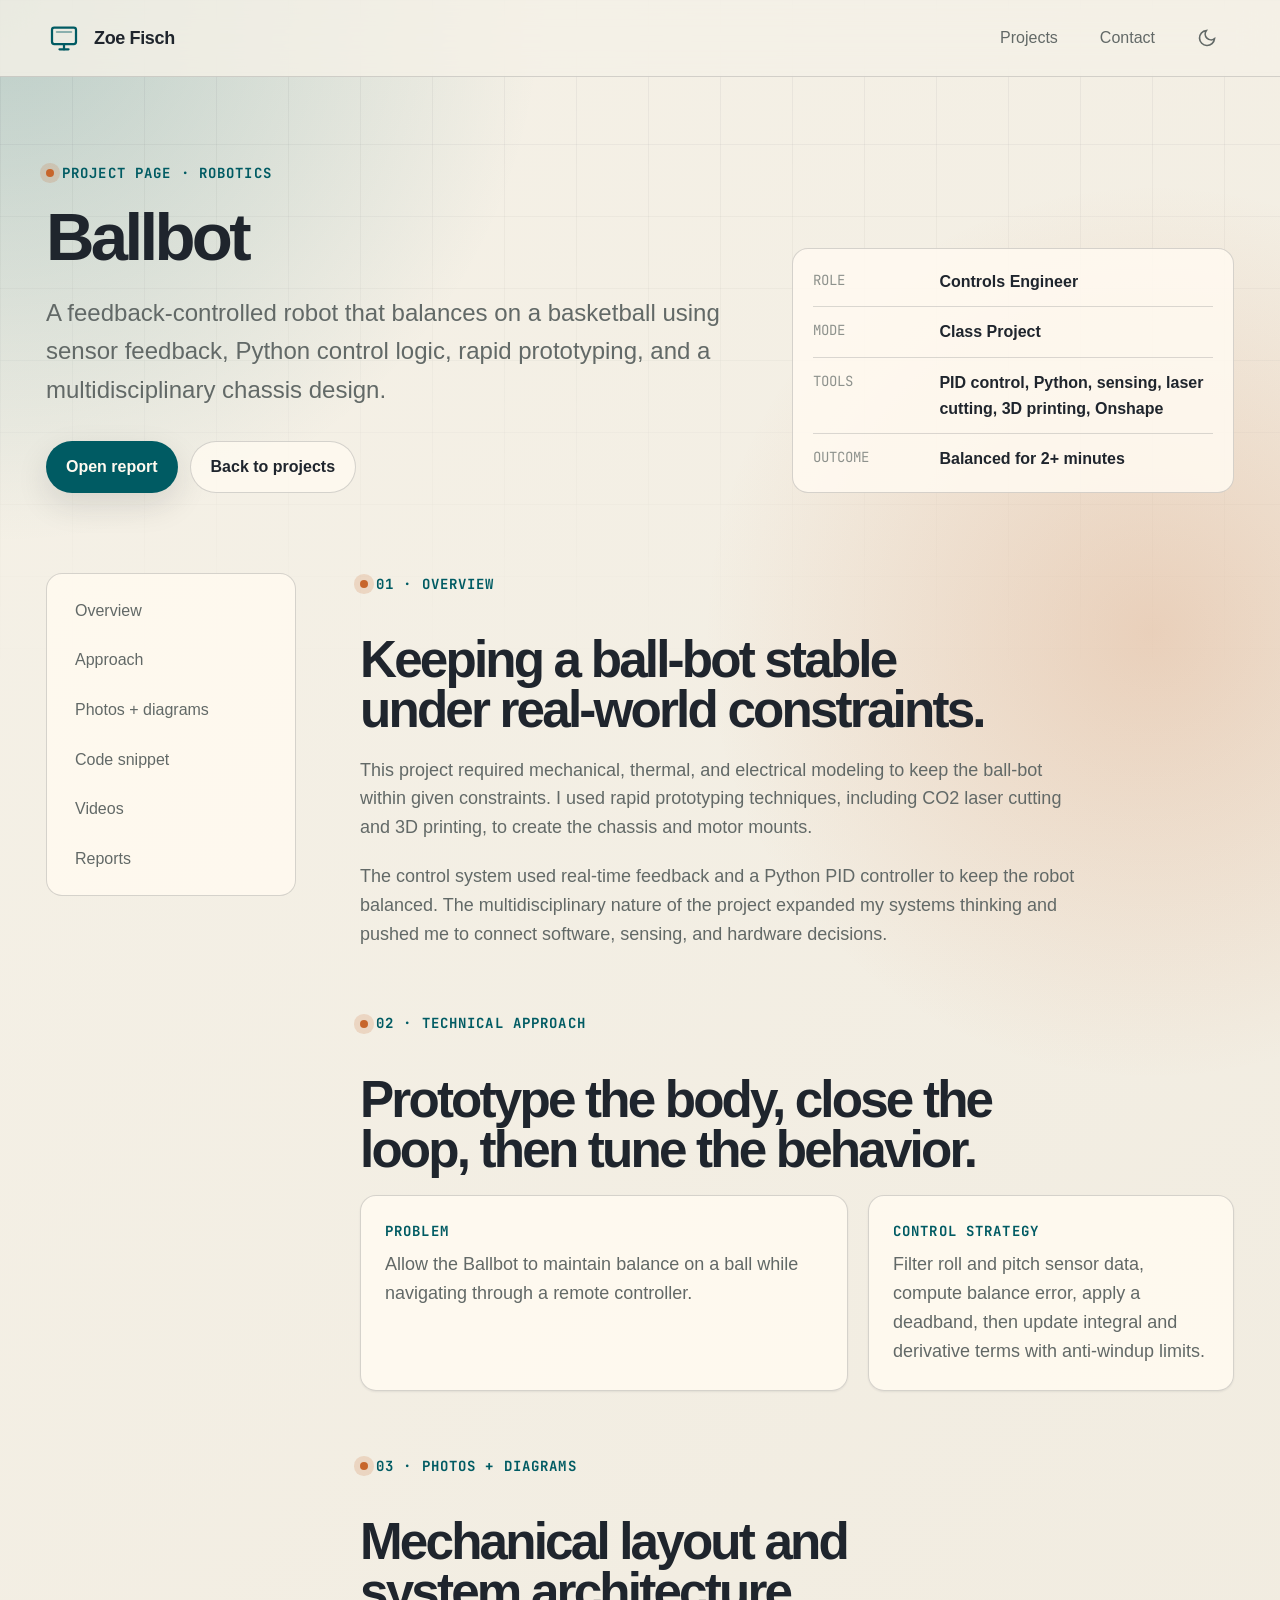
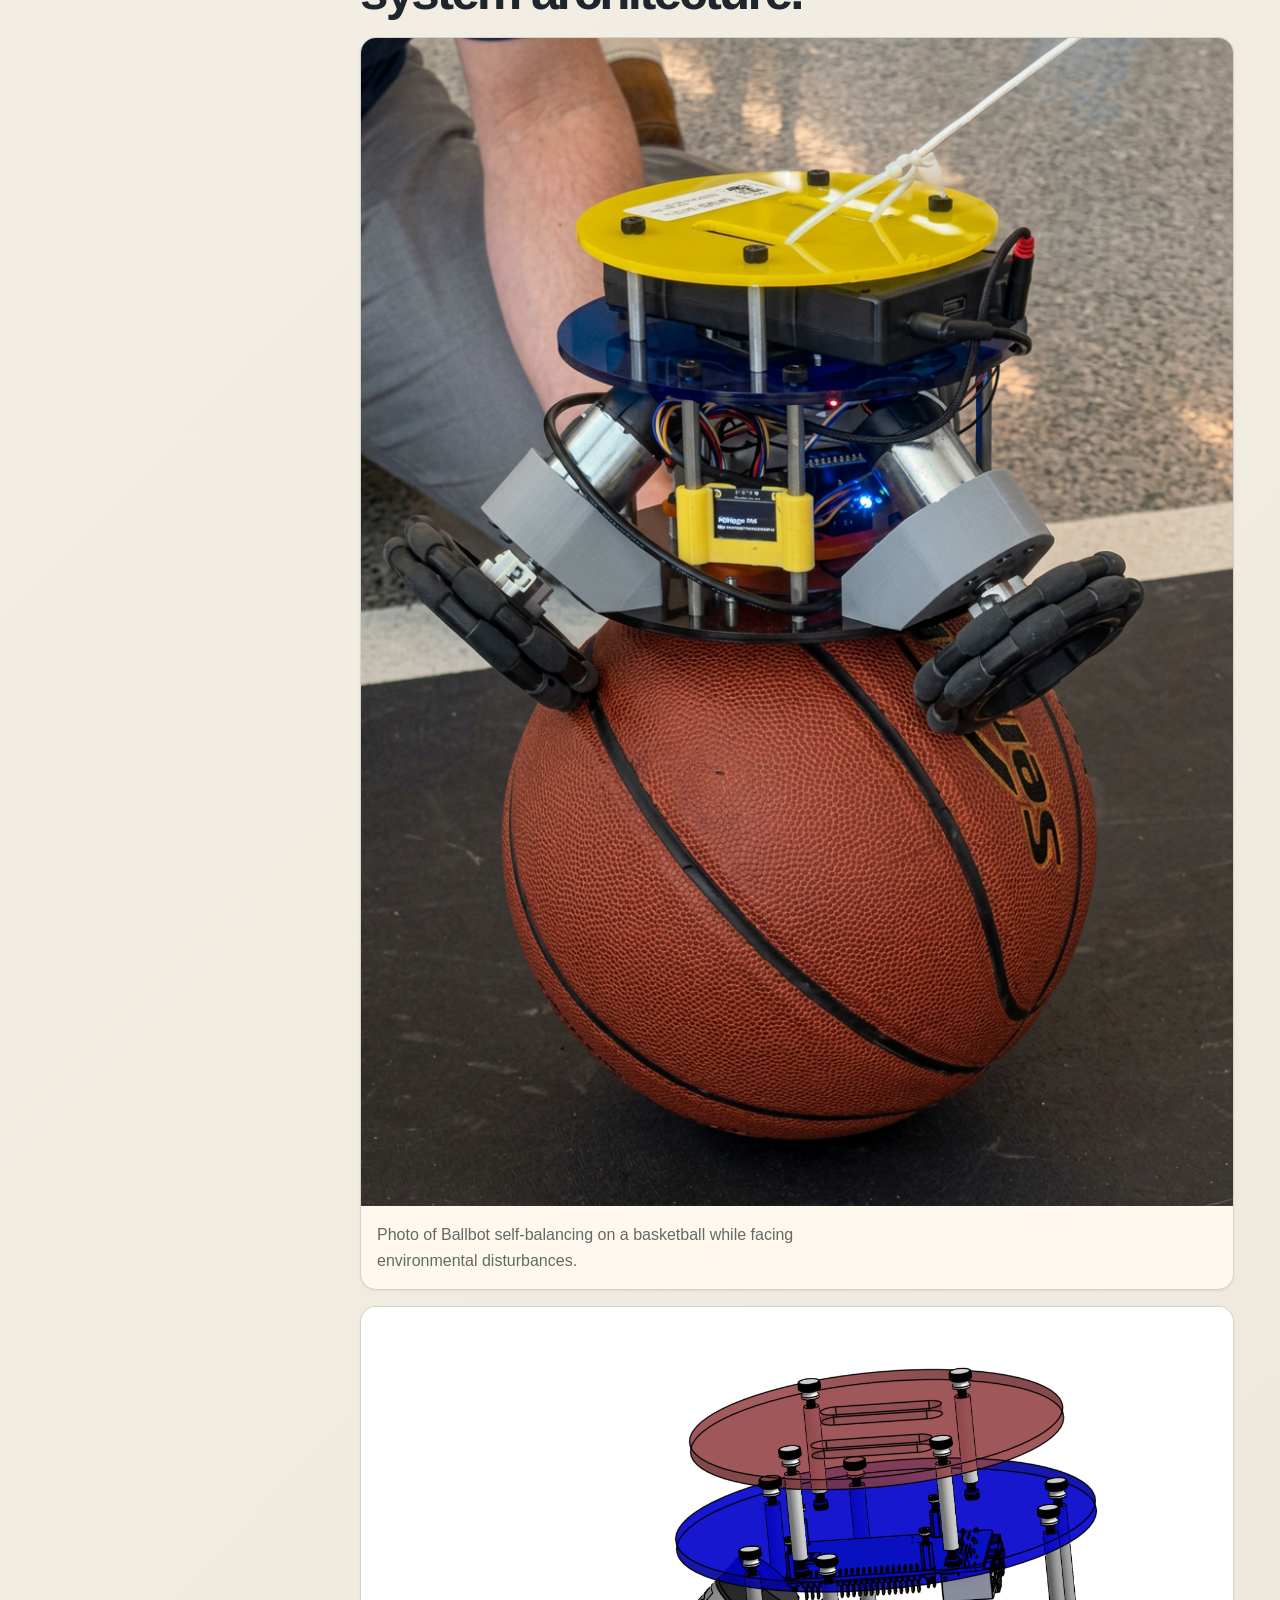
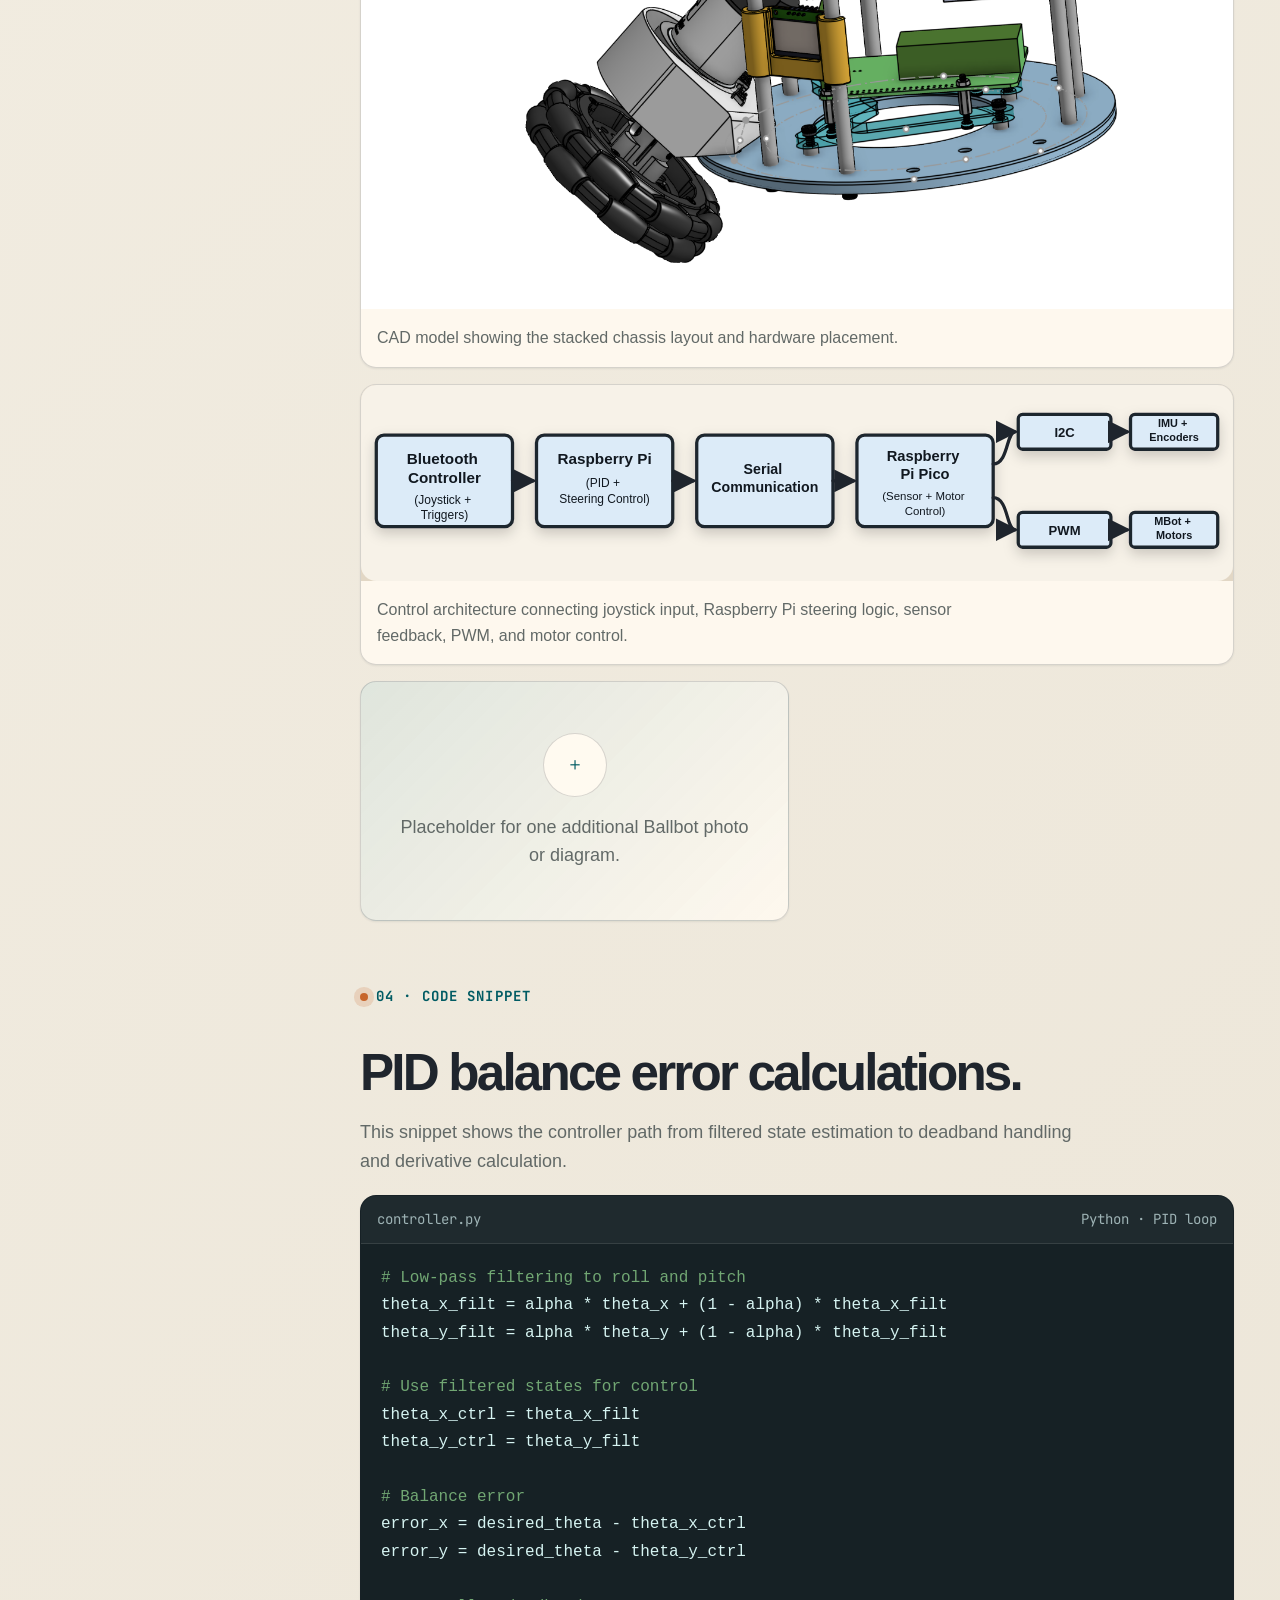
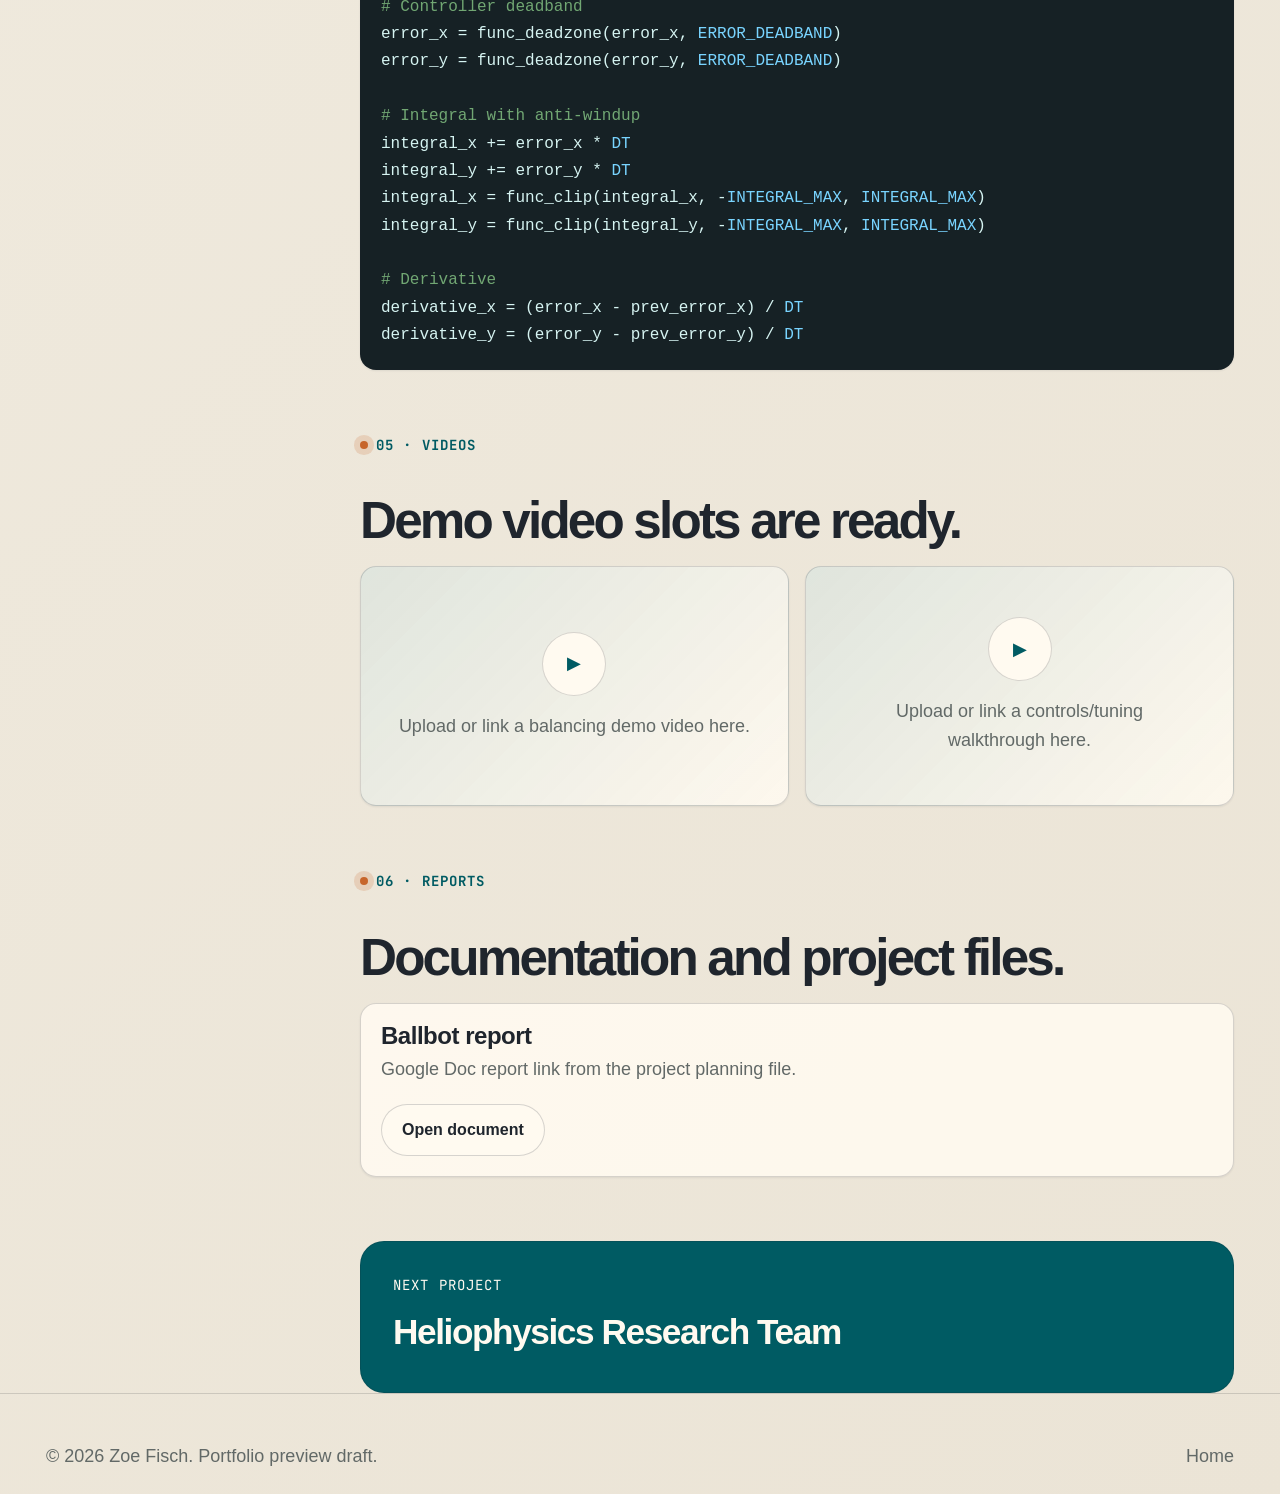
==== projects/ballbot.html @ c61aa577 "Initial portfolio" ====
<!doctype html>
<html lang="en">
  <head>
    <meta charset="utf-8" />
    <meta name="viewport" content="width=device-width, initial-scale=1" />
    <title>Ballbot | Zoe Fisch</title>
    <meta
      name="description"
      content="Ballbot project case study by Zoe Fisch: feedback-controlled robot that balances on a basketball."
    />
    <link rel="preconnect" href="https://api.fontshare.com" />
    <link
      href="https://api.fontshare.com/v2/css?f[]=cabinet-grotesk@400,500,700,800&f[]=satoshi@400,500,700&display=swap"
      rel="stylesheet"
    />
    <link rel="preconnect" href="https://fonts.googleapis.com" />
    <link rel="preconnect" href="https://fonts.gstatic.com" crossorigin />
    <link href="https://fonts.googleapis.com/css2?family=JetBrains+Mono:wght@400;600;700&display=swap" rel="stylesheet" />
    <link rel="stylesheet" href="../style.css" />
    <script src="../script.js" defer></script>
  </head>
  <body>
    <a class="skip-link" href="#main">Skip to content</a>
    <header class="site-header">
      <nav class="nav" aria-label="Primary navigation">
        <a class="brand" href="../index.html" aria-label="Zoe Fisch home">
          <svg class="brand-mark" viewBox="0 0 48 48" fill="none" aria-hidden="true">
            <rect x="8" y="10" width="32" height="22" rx="3" stroke="currentColor" stroke-width="3" />
            <path d="M18 39H30" stroke="currentColor" stroke-width="3" stroke-linecap="round" />
            <path d="M24 32V39" stroke="currentColor" stroke-width="3" stroke-linecap="round" />
            <path d="M14 16H34" stroke="currentColor" stroke-width="2" stroke-linecap="round" opacity="0.55" />
          </svg>
          <span>Zoe Fisch</span>
        </a>
        <div class="nav-links">
          <a href="../index.html#projects">Projects</a>
          <a class="mobile-keep" href="mailto:zoefisch@umich.edu">Contact</a>
          <button class="theme-toggle" type="button" data-theme-toggle aria-label="Toggle color theme"></button>
        </div>
      </nav>
    </header>

    <main id="main">
      <section class="container page-hero">
        <div>
          <span class="eyebrow">Project page · Robotics</span>
          <h1>Ballbot</h1>
          <p>
            A feedback-controlled robot that balances on a basketball using sensor feedback, Python control logic,
            rapid prototyping, and a multidisciplinary chassis design.
          </p>
          <div class="button-row">
            <a
              class="button button-primary"
              href="https://docs.google.com/document/d/1qgX4NlNa8jGUAAXRf7Jbf3NqZIeP_G6Xsi2c7W8MoPc/edit?usp=sharing"
              target="_blank"
              rel="noreferrer"
              >Open report</a
            >
            <a class="button button-secondary" href="../index.html#projects">Back to projects</a>
          </div>
        </div>
        <aside class="project-meta" aria-label="Project metadata">
          <div class="meta-row"><span>Role</span><strong>Controls Engineer</strong></div>
          <div class="meta-row"><span>Mode</span><strong>Class Project</strong></div>
          <div class="meta-row"><span>Tools</span><strong>PID control, Python, sensing, laser cutting, 3D printing, Onshape</strong></div>
          <div class="meta-row"><span>Outcome</span><strong>Balanced for 2+ minutes</strong></div>
        </aside>
      </section>

      <section class="container case-layout">
        <nav class="case-nav" aria-label="Project sections">
          <a href="#overview">Overview</a>
          <a href="#approach">Approach</a>
          <a href="#media">Photos + diagrams</a>
          <a href="#code">Code snippet</a>
          <a href="#videos">Videos</a>
          <a href="#reports">Reports</a>
        </nav>

        <div class="case-content">
          <article class="case-section" id="overview">
            <span class="eyebrow">01 · Overview</span>
            <h2>Keeping a ball-bot stable under real-world constraints.</h2>
            <p>
              This project required mechanical, thermal, and electrical modeling to keep the ball-bot within given
              constraints. I used rapid prototyping techniques, including CO2 laser cutting and 3D printing, to create
              the chassis and motor mounts.
            </p>
            <p>
              The control system used real-time feedback and a Python PID controller to keep the robot balanced. The
              multidisciplinary nature of the project expanded my systems thinking and pushed me to connect software,
              sensing, and hardware decisions.
            </p>
          </article>

          <article class="case-section" id="approach">
            <span class="eyebrow">02 · Technical approach</span>
            <h2>Prototype the body, close the loop, then tune the behavior.</h2>
            <div class="split">
              <div class="callout">
                <strong>Problem</strong>
                <p>
                  Allow the Ballbot to maintain balance on a ball while navigating through a remote controller.
                </p>
              </div>
              <div class="callout">
                <strong>Control strategy</strong>
                <p>
                  Filter roll and pitch sensor data, compute balance error, apply a deadband, then update integral and
                  derivative terms with anti-windup limits.
                </p>
              </div>
            </div>
          </article>

          <article class="case-section" id="media">
            <span class="eyebrow">03 · Photos + diagrams</span>
            <h2>Mechanical layout and system architecture.</h2>
            <div class="gallery">
              <figure class="media-frame wide">
                <img
                  src="../assets/images/ballbot-cover-ai-enhanced.png"
                  alt="Enhanced photo of the Ballbot prototype balancing on a basketball"
                  width="1024"
                  height="1365"
                  loading="lazy"
                  decoding="async"
                />
                <figcaption>Photo of Ballbot self-balancing on a basketball while facing environmental disturbances.</figcaption>
              </figure>
              <figure class="media-frame wide">
                <img
                  src="../assets/images/ballbot-cad.png"
                  alt="CAD rendering showing Ballbot chassis plates, supports, electronics, and omni wheel"
                  width="1466"
                  height="1012"
                  loading="lazy"
                  decoding="async"
                />
                <figcaption>CAD model showing the stacked chassis layout and hardware placement.</figcaption>
              </figure>
              <figure class="media-frame wide">
                <img
                  src="../assets/images/ballbot-control-architecture.svg"
                  alt="Block diagram of Ballbot controller architecture from Bluetooth controller to Raspberry Pi Pico outputs"
                  width="1600"
                  height="360"
                  loading="lazy"
                  decoding="async"
                />
                <figcaption>Control architecture connecting joystick input, Raspberry Pi steering logic, sensor feedback, PWM, and motor control.</figcaption>
              </figure>
              <div class="video-placeholder">
                <div>
                  <span class="play-mark" aria-hidden="true">＋</span>
                  <p>Placeholder for one additional Ballbot photo or diagram.</p>
                </div>
              </div>
            </div>
          </article>

          <article class="case-section" id="code">
            <span class="eyebrow">04 · Code snippet</span>
            <h2>PID balance error calculations.</h2>
            <p>
              This snippet shows the controller path from filtered state estimation to deadband handling and derivative
              calculation.
            </p>
            <div class="code-panel">
              <div class="code-toolbar"><span>controller.py</span><span>Python · PID loop</span></div>
              <pre><code><span class="comment"># Low-pass filtering to roll and pitch</span>
theta_x_filt = alpha * theta_x + (1 - alpha) * theta_x_filt
theta_y_filt = alpha * theta_y + (1 - alpha) * theta_y_filt

<span class="comment"># Use filtered states for control</span>
theta_x_ctrl = theta_x_filt
theta_y_ctrl = theta_y_filt

<span class="comment"># Balance error</span>
error_x = desired_theta - theta_x_ctrl
error_y = desired_theta - theta_y_ctrl

<span class="comment"># Controller deadband</span>
error_x = func_deadzone(error_x, <span class="constant">ERROR_DEADBAND</span>)
error_y = func_deadzone(error_y, <span class="constant">ERROR_DEADBAND</span>)

<span class="comment"># Integral with anti-windup</span>
integral_x += error_x * <span class="constant">DT</span>
integral_y += error_y * <span class="constant">DT</span>
integral_x = func_clip(integral_x, -<span class="constant">INTEGRAL_MAX</span>, <span class="constant">INTEGRAL_MAX</span>)
integral_y = func_clip(integral_y, -<span class="constant">INTEGRAL_MAX</span>, <span class="constant">INTEGRAL_MAX</span>)

<span class="comment"># Derivative</span>
derivative_x = (error_x - prev_error_x) / <span class="constant">DT</span>
derivative_y = (error_y - prev_error_y) / <span class="constant">DT</span></code></pre>
            </div>
          </article>

          <article class="case-section" id="videos">
            <span class="eyebrow">05 · Videos</span>
            <h2>Demo video slots are ready.</h2>
            <div class="video-grid">
              <div class="video-placeholder">
                <div>
                  <span class="play-mark" aria-hidden="true">▶</span>
                  <p>Upload or link a balancing demo video here.</p>
                </div>
              </div>
              <div class="video-placeholder">
                <div>
                  <span class="play-mark" aria-hidden="true">▶</span>
                  <p>Upload or link a controls/tuning walkthrough here.</p>
                </div>
              </div>
            </div>
          </article>

          <article class="case-section" id="reports">
            <span class="eyebrow">06 · Reports</span>
            <h2>Documentation and project files.</h2>
            <div class="report-grid">
              <div class="report-card">
                <h3>Ballbot report</h3>
                <p>Google Doc report link from the project planning file.</p>
                <a
                  class="button button-secondary"
                  href="https://docs.google.com/document/d/1qgX4NlNa8jGUAAXRf7Jbf3NqZIeP_G6Xsi2c7W8MoPc/edit?usp=sharing"
                  target="_blank"
                  rel="noreferrer"
                  >Open document</a
                >
              </div>
            </div>
          </article>

          <a class="next-project" href="heliophysics.html">
            <span>Next project</span>
            <strong>Heliophysics Research Team</strong>
          </a>
        </div>
      </section>
    </main>

    <footer class="footer">
      <div class="footer-inner">
        <p>© 2026 Zoe Fisch. Portfolio preview draft.</p>
        <p><a href="../index.html">Home</a></p>
      </div>
    </footer>
  <script data-pplx-inline-edit>
(function () {
  if (window === window.top) return;

  const allowedParentOrigins = ["https://www.perplexity.ai","https://perplexity.ai","https://testing.perplexity.ai","https://staging.perplexity.ai","https://*.preview.i.perplexity.ai","http://localhost:3000","http://127.0.0.1:3000","http://localhost:5173","http://127.0.0.1:5173"];
  const MAX_FONT_BYTES = 500 * 1024;
  const MAX_TOTAL_FONT_BYTES = 2 * 1024 * 1024;
  let scrollForwarding = false;
  let scrollRaf = 0;
  let trustedTopOrigin = null;

  // Allow entries like "https://*.preview.i.perplexity.ai" — the wildcard
  // matches a single DNS label (no dots), so "https://*.foo" cannot stretch
  // across multiple labels.
  function matchesAllowedOrigin(origin) {
    if (!origin) return false;
    for (const entry of allowedParentOrigins) {
      if (!entry.includes("*")) {
        if (entry === origin) return true;
        continue;
      }
      const pattern = new RegExp(
        "^" +
          entry.replace(/[.+?^${}()|[\]\\]/g, "\\$&").replace(/\*/g, "[^.]+") +
          "$",
      );
      if (pattern.test(origin)) return true;
    }
    return false;
  }

  // Trust decision: when the sender is same-origin-visible (event.origin is a
  // real origin like https://www.perplexity.ai) we trust event.origin directly.
  // When event.origin is "null" (opaque broker srcdoc), we fall back to the
  // broker's stamped `parentOrigin` to identify the top window. The fallback
  // is claim-only — we rely on the browser's native `targetOrigin` enforcement
  // on the response path (see postToTrustedTop) to ensure replies can't be
  // delivered to anyone but the actual top window of that claimed origin.
  function getTrustedParentOrigin(event) {
    const forwardedParentOrigin =
      typeof event.data.parentOrigin === "string" ? event.data.parentOrigin : null;
    const parentOrigin = event.origin === "null" ? forwardedParentOrigin : event.origin;
    return matchesAllowedOrigin(parentOrigin) ? parentOrigin : null;
  }

  // All responses go to window.top with targetOrigin = the allowlisted origin.
  // An attacker that iframes us inside their own null-origin broker can claim
  // any parentOrigin they like, but the browser will drop the reply whenever
  // the real top's origin doesn't match — so the screenshot never leaves.
  function postToTrustedTop(message) {
    if (!trustedTopOrigin) return;
    try {
      window.top.postMessage(message, trustedTopOrigin);
    } catch (_error) {}
  }

  function inlineAll(original, clone) {
    if (original.nodeType !== 1 || clone.nodeType !== 1) return;

    try {
      const computedStyle = getComputedStyle(original);
      // cssText on a computed style is the serialized declaration in modern
      // Chromium/Safari — a single read beats enumerating ~400 longhand
      // properties. Firefox returns "" here, so we fall back on empty.
      const serialized = computedStyle.cssText;
      if (serialized) {
        clone.style.cssText = serialized;
      } else {
        const parts = new Array(computedStyle.length);
        for (let index = 0; index < computedStyle.length; index += 1) {
          const property = computedStyle[index];
          parts[index] = `${property}:${computedStyle.getPropertyValue(property)};`;
        }
        clone.style.cssText = parts.join("");
      }
    } catch (_error) {}

    const originalChildren = original.children;
    const clonedChildren = clone.children;
    for (
      let index = 0;
      index < originalChildren.length && index < clonedChildren.length;
      index += 1
    ) {
      inlineAll(originalChildren[index], clonedChildren[index]);
    }
  }

  function extractFontUrl(srcValue) {
    const matches = [
      ...srcValue.matchAll(
        /url\(["']?([^"')]+)["']?\)(?:\s*format\(["']?([^"')]+)["']?\))?/gi,
      ),
    ];
    if (matches.length === 0) return null;
    const woff2 = matches.find((m) => m[2] && m[2].toLowerCase().includes("woff2"));
    if (woff2) return woff2[1];
    const woff = matches.find((m) => m[2] && m[2].toLowerCase().includes("woff"));
    if (woff) return woff[1];
    return matches[0][1];
  }

  // Cache resolved font URL -> data URI across captures. Fonts on a page
  // essentially never change, and a batch run emits multiple captures back to
  // back — without this we'd refetch + re-base64 every time.
  const fontDataUriCache = new Map();
  const SRC_DECLARATION_RE = /src\s*:\s*[^;}]+/i;

  async function fetchAsDataUri(url) {
    if (fontDataUriCache.has(url)) return fontDataUriCache.get(url);
    let dataUri = null;
    try {
      const response = await fetch(url, { mode: "cors", credentials: "omit" });
      if (response.ok) {
        const blob = await response.blob();
        if (blob.size <= MAX_FONT_BYTES) {
          dataUri = await new Promise((resolve) => {
            const reader = new FileReader();
            reader.onloadend = () =>
              resolve(typeof reader.result === "string" ? reader.result : null);
            reader.onerror = () => resolve(null);
            reader.readAsDataURL(blob);
          });
        }
      }
    } catch (_error) {
      dataUri = null;
    }
    fontDataUriCache.set(url, dataUri);
    return dataUri;
  }

  function collectFontFaceRuleTexts() {
    const rules = [];
    for (const sheet of document.styleSheets) {
      let cssRules;
      try {
        cssRules = sheet.cssRules;
      } catch (_error) {
        continue;
      }
      if (!cssRules) continue;
      for (const rule of cssRules) {
        const cssText = rule.cssText || "";
        if (cssText.startsWith("@font-face")) rules.push(cssText);
      }
    }
    return rules;
  }

  async function buildInlinedFontCss() {
    const ruleTexts = collectFontFaceRuleTexts();
    if (ruleTexts.length === 0) return null;

    const resolved = ruleTexts.map((cssText) => {
      if (!SRC_DECLARATION_RE.test(cssText)) return null;
      const srcMatch = cssText.match(/src\s*:\s*([^;}]+)[;}]/i);
      if (!srcMatch) return null;
      const url = extractFontUrl(srcMatch[1]);
      if (!url) return null;
      try {
        return { cssText, url: new URL(url, document.baseURI).href };
      } catch (_error) {
        return null;
      }
    });

    const dataUris = await Promise.all(
      resolved.map((entry) => (entry ? fetchAsDataUri(entry.url) : Promise.resolve(null))),
    );

    const inlined = [];
    let totalBytes = 0;
    for (let index = 0; index < resolved.length; index += 1) {
      const entry = resolved[index];
      const dataUri = dataUris[index];
      if (!entry || !dataUri) continue;
      const approxBytes = dataUri.length * 0.75;
      if (totalBytes + approxBytes > MAX_TOTAL_FONT_BYTES) break;
      totalBytes += approxBytes;
      inlined.push(entry.cssText.replace(SRC_DECLARATION_RE, `src: url("${dataUri}")`));
    }
    return inlined.length > 0 ? inlined.join("\n") : null;
  }

  function stripExternal(clone) {
    const images = clone.querySelectorAll("img");
    for (let index = 0; index < images.length; index += 1) {
      const src = images[index].getAttribute("src");
      if (src && !src.startsWith("data:")) images[index].removeAttribute("src");
    }

    const elements = clone.querySelectorAll("*");
    for (let index = 0; index < elements.length; index += 1) {
      const style = elements[index].style.cssText;
      if (style && style.includes("url(")) {
        elements[index].style.cssText = style.replace(
          /url\(["']?(?!data:)[^)"']*["']?\)/gi,
          "none",
        );
      }
    }
  }

  function emitScroll() {
    scrollRaf = 0;
    if (!scrollForwarding) return;
    postToTrustedTop({
      type: "INLINE_EDIT_SCROLL",
      scrollX: window.scrollX,
      scrollY: window.scrollY,
    });
  }

  window.addEventListener(
    "scroll",
    function () {
      if (!scrollForwarding || scrollRaf) return;
      scrollRaf = requestAnimationFrame(emitScroll);
    },
    { passive: true, capture: true },
  );

  async function handleCaptureRequest(event) {
    const requestId = event.data.requestId;
    const scrollX = window.scrollX;
    const scrollY = window.scrollY;
    const width = window.innerWidth;
    const height = window.innerHeight;

    function postResult(dataUrl) {
      postToTrustedTop({
        type: "INLINE_EDIT_SCREENSHOT_RESULT",
        requestId,
        dataUrl,
        scrollX,
        scrollY,
      });
    }

    try {
      // Wait for any pending web fonts to resolve so both inline metrics and
      // the @font-face inlining below see the same loaded faces.
      if (document.fonts && document.fonts.ready) {
        try {
          await document.fonts.ready;
        } catch (_error) {}
      }

      const clone = document.documentElement.cloneNode(true);
      inlineAll(document.documentElement, clone);

      const removedNodes = clone.querySelectorAll("script,link[rel=\"stylesheet\"],style");
      for (let index = 0; index < removedNodes.length; index += 1) {
        removedNodes[index].remove();
      }

      stripExternal(clone);

      // Re-embed web fonts as data-URI @font-face rules so the SVG rasterizer
      // can resolve them — external font URLs aren't fetched during
      // foreignObject rendering, which would otherwise force a fallback face
      // and change text metrics.
      const inlinedFontCss = await buildInlinedFontCss();
      if (inlinedFontCss) {
        const styleEl = document.createElement("style");
        styleEl.textContent = inlinedFontCss;
        const head = clone.querySelector("head");
        if (head) head.appendChild(styleEl);
        else clone.insertBefore(styleEl, clone.firstChild);
      }

      const html = new XMLSerializer().serializeToString(clone);
      const svg =
        `<svg xmlns="http://www.w3.org/2000/svg" width="${width}" height="${height}">` +
        '<foreignObject width="100%" height="100%">' +
        `<div xmlns="http://www.w3.org/1999/xhtml" style="width:${width}px;height:${height}px;overflow:hidden">` +
        `<div style="transform:translate(-${scrollX}px,-${scrollY}px);transform-origin:top left">` +
        html +
        "</div></div></foreignObject></svg>";
      const svgUrl = `data:image/svg+xml;charset=utf-8,${encodeURIComponent(svg)}`;
      const image = new Image();
      image.onload = function () {
        const canvas = document.createElement("canvas");
        canvas.width = width;
        canvas.height = height;
        canvas.getContext("2d").drawImage(image, 0, 0);
        postResult(canvas.toDataURL("image/png"));
      };
      image.onerror = function () {
        postResult(null);
      };
      image.src = svgUrl;
    } catch (_error) {
      postResult(null);
    }
  }

  window.addEventListener("message", function (event) {
    if (!event.data) return;
    // Only accept messages from the direct parent frame. Blocks sibling /
    // unrelated-window postMessage senders that could otherwise reach us.
    if (event.source !== window.parent) return;

    const trustedParentOrigin = getTrustedParentOrigin(event);
    if (!trustedParentOrigin) return;
    trustedTopOrigin = trustedParentOrigin;

    if (event.data.type === "INLINE_EDIT_SCROLL_START") {
      scrollForwarding = true;
      emitScroll();
      return;
    }

    if (event.data.type === "INLINE_EDIT_SCROLL_STOP") {
      scrollForwarding = false;
      if (scrollRaf) cancelAnimationFrame(scrollRaf);
      scrollRaf = 0;
      return;
    }

    if (event.data.type !== "INLINE_EDIT_CAPTURE_REQUEST") return;

    handleCaptureRequest(event);
  });
})();

</script></body>
</html>
---- style.css ----
:root,
[data-theme='light'] {
  --text-xs: clamp(0.75rem, 0.7rem + 0.25vw, 0.875rem);
  --text-sm: clamp(0.875rem, 0.8rem + 0.35vw, 1rem);
  --text-base: clamp(1rem, 0.95rem + 0.25vw, 1.125rem);
  --text-lg: clamp(1.125rem, 1rem + 0.75vw, 1.5rem);
  --text-xl: clamp(1.5rem, 1.2rem + 1.25vw, 2.25rem);
  --text-2xl: clamp(2rem, 1.2rem + 2.5vw, 3.5rem);
  --text-3xl: clamp(2.5rem, 1rem + 4vw, 5rem);
  --text-hero: clamp(3rem, 0.5rem + 7vw, 8rem);

  --space-1: 0.25rem;
  --space-2: 0.5rem;
  --space-3: 0.75rem;
  --space-4: 1rem;
  --space-5: 1.25rem;
  --space-6: 1.5rem;
  --space-8: 2rem;
  --space-10: 2.5rem;
  --space-12: 3rem;
  --space-16: 4rem;
  --space-20: 5rem;
  --space-24: 6rem;
  --space-32: 8rem;

  --font-display: 'Cabinet Grotesk', 'Arial', sans-serif;
  --font-body: 'Satoshi', 'Arial', sans-serif;
  --font-code: 'JetBrains Mono', 'Consolas', monospace;

  --color-bg: #f5f1e7;
  --color-surface: #fffaf0;
  --color-surface-2: #ebe4d6;
  --color-surface-offset: #e2d7c5;
  --color-surface-dynamic: #d5c7b3;
  --color-divider: rgba(31, 37, 45, 0.16);
  --color-border: rgba(31, 37, 45, 0.18);
  --color-text: #1f252d;
  --color-text-muted: #626967;
  --color-text-faint: #8e928d;
  --color-text-inverse: #fffaf0;
  --color-primary: #005b63;
  --color-primary-hover: #083f44;
  --color-primary-highlight: #d3eceb;
  --color-solar: #c7652b;
  --color-solar-soft: #f2c18d;
  --color-orbit: #6d4bc4;
  --color-code: #162125;
  --radius-sm: 0.375rem;
  --radius-md: 0.5rem;
  --radius-lg: 0.75rem;
  --radius-xl: 1rem;
  --radius-2xl: 1.5rem;
  --radius-full: 9999px;
  --transition-interactive: 180ms cubic-bezier(0.16, 1, 0.3, 1);
  --shadow-sm: 0 1px 2px rgba(31, 37, 45, 0.08);
  --shadow-md: 0 12px 32px rgba(31, 37, 45, 0.12);
  --shadow-lg: 0 24px 80px rgba(31, 37, 45, 0.2);
  --content-narrow: 680px;
  --content-default: 980px;
  --content-wide: 1220px;
}

[data-theme='dark'] {
  --color-bg: #090d10;
  --color-surface: #10171b;
  --color-surface-2: #142027;
  --color-surface-offset: #1b2b33;
  --color-surface-dynamic: #263c45;
  --color-divider: rgba(229, 236, 231, 0.12);
  --color-border: rgba(229, 236, 231, 0.16);
  --color-text: #e5ece7;
  --color-text-muted: #a9b6b4;
  --color-text-faint: #73817f;
  --color-text-inverse: #0d1114;
  --color-primary: #78dce0;
  --color-primary-hover: #a4edf0;
  --color-primary-highlight: #183e45;
  --color-solar: #ff9d52;
  --color-solar-soft: #4f351f;
  --color-orbit: #a791ff;
  --color-code: #05080a;
  --shadow-sm: 0 1px 2px rgba(0, 0, 0, 0.35);
  --shadow-md: 0 12px 32px rgba(0, 0, 0, 0.42);
  --shadow-lg: 0 24px 80px rgba(0, 0, 0, 0.52);
}

*,
*::before,
*::after {
  box-sizing: border-box;
  margin: 0;
  padding: 0;
}

html {
  -moz-text-size-adjust: none;
  -webkit-text-size-adjust: none;
  text-size-adjust: none;
  -webkit-font-smoothing: antialiased;
  -moz-osx-font-smoothing: grayscale;
  text-rendering: optimizeLegibility;
  scroll-behavior: smooth;
  hanging-punctuation: first last;
  scroll-padding-top: var(--space-16);
}

body {
  min-height: 100dvh;
  line-height: 1.6;
  font-family: var(--font-body);
  font-size: var(--text-base);
  color: var(--color-text);
  background:
    radial-gradient(circle at top left, color-mix(in oklab, var(--color-primary), transparent 76%), transparent 34rem),
    radial-gradient(circle at 90% 10%, color-mix(in oklab, var(--color-solar), transparent 78%), transparent 28rem),
    linear-gradient(135deg, var(--color-bg), var(--color-surface-2));
}

body::before {
  content: '';
  position: fixed;
  inset: 0;
  pointer-events: none;
  z-index: -1;
  opacity: 0.35;
  background-image:
    linear-gradient(var(--color-divider) 1px, transparent 1px),
    linear-gradient(90deg, var(--color-divider) 1px, transparent 1px);
  background-size: 72px 72px;
  mask-image: linear-gradient(to bottom, black, transparent 78%);
}

img,
picture,
video,
canvas,
svg {
  display: block;
  max-width: 100%;
  height: auto;
}

button,
input,
textarea,
select {
  font: inherit;
  color: inherit;
}

button {
  cursor: pointer;
  background: none;
  border: none;
}

a {
  color: inherit;
  text-decoration: none;
  transition:
    color var(--transition-interactive),
    background var(--transition-interactive),
    border-color var(--transition-interactive),
    transform var(--transition-interactive),
    box-shadow var(--transition-interactive);
}

p,
li,
figcaption {
  max-width: 72ch;
  text-wrap: pretty;
}

h1,
h2,
h3 {
  font-family: var(--font-display);
  line-height: 0.98;
  letter-spacing: -0.055em;
  text-wrap: balance;
}

:focus-visible {
  outline: 2px solid var(--color-primary);
  outline-offset: 3px;
  border-radius: var(--radius-sm);
}

::selection {
  color: var(--color-text-inverse);
  background: var(--color-primary);
}

.skip-link {
  position: absolute;
  left: var(--space-4);
  top: var(--space-4);
  z-index: 100;
  transform: translateY(-150%);
  padding: var(--space-3) var(--space-4);
  color: var(--color-text-inverse);
  background: var(--color-primary);
  border-radius: var(--radius-full);
}

.skip-link:focus {
  transform: translateY(0);
}

.site-header {
  position: sticky;
  top: 0;
  z-index: 50;
  backdrop-filter: blur(18px);
  background: color-mix(in oklab, var(--color-bg), transparent 18%);
  border-bottom: 1px solid var(--color-divider);
}

.nav {
  display: flex;
  align-items: center;
  justify-content: space-between;
  gap: var(--space-4);
  max-width: var(--content-wide);
  margin-inline: auto;
  padding: var(--space-4);
}

.brand {
  display: inline-flex;
  align-items: center;
  gap: var(--space-3);
  min-height: 44px;
  font-weight: 700;
  letter-spacing: -0.02em;
}

.brand-mark {
  width: 36px;
  height: 36px;
  color: var(--color-primary);
}

.nav-links {
  display: flex;
  align-items: center;
  gap: var(--space-2);
}

.nav-links a,
.theme-toggle {
  display: inline-flex;
  align-items: center;
  justify-content: center;
  min-height: 44px;
  padding: var(--space-2) var(--space-4);
  color: var(--color-text-muted);
  font-size: var(--text-sm);
  border: 1px solid transparent;
  border-radius: var(--radius-full);
}

.nav-links a:hover,
.theme-toggle:hover {
  color: var(--color-text);
  border-color: var(--color-border);
  background: color-mix(in oklab, var(--color-surface), transparent 22%);
}

.container {
  max-width: var(--content-wide);
  margin-inline: auto;
  padding-inline: var(--space-4);
}

.hero {
  display: grid;
  grid-template-columns: minmax(0, 1.1fr) minmax(280px, 0.8fr);
  gap: clamp(var(--space-8), 6vw, var(--space-20));
  align-items: center;
  min-height: calc(100svh - 78px);
  padding-block: clamp(var(--space-12), 9vw, var(--space-24));
}

.eyebrow {
  display: inline-flex;
  align-items: center;
  gap: var(--space-2);
  margin-bottom: var(--space-5);
  color: var(--color-primary);
  font-family: var(--font-code);
  font-size: var(--text-xs);
  font-weight: 700;
  letter-spacing: 0.08em;
  text-transform: uppercase;
}

.eyebrow::before {
  content: '';
  width: 8px;
  height: 8px;
  background: var(--color-solar);
  border-radius: var(--radius-full);
  box-shadow: 0 0 0 6px color-mix(in oklab, var(--color-solar), transparent 82%);
}

.hero h1 {
  max-width: 9.6ch;
  font-size: var(--text-hero);
}

.hero h1 span {
  color: var(--color-primary);
}

.hero-copy {
  margin-top: var(--space-6);
  color: var(--color-text-muted);
  font-size: var(--text-lg);
}

.hero-actions,
.button-row {
  display: flex;
  flex-wrap: wrap;
  gap: var(--space-3);
  margin-top: var(--space-8);
}

.button {
  display: inline-flex;
  align-items: center;
  justify-content: center;
  min-height: 44px;
  padding: var(--space-3) var(--space-5);
  font-size: var(--text-sm);
  font-weight: 700;
  border-radius: var(--radius-full);
}

.button-primary {
  color: var(--color-text-inverse);
  background: var(--color-primary);
  box-shadow: var(--shadow-md);
}

[data-theme='dark'] .button-primary {
  color: #061011;
}

.button-primary:hover {
  background: var(--color-primary-hover);
  transform: translateY(-1px);
}

.button-secondary {
  color: var(--color-text);
  border: 1px solid var(--color-border);
  background: color-mix(in oklab, var(--color-surface), transparent 20%);
}

.button-secondary:hover {
  border-color: var(--color-primary);
  color: var(--color-primary);
}

.orbital-card {
  position: relative;
  padding: var(--space-6);
  overflow: hidden;
  border: 1px solid var(--color-border);
  border-radius: var(--radius-2xl);
  background: color-mix(in oklab, var(--color-surface), transparent 9%);
  box-shadow: var(--shadow-lg);
}

.orbital-card::before {
  content: '';
  position: absolute;
  inset: 10%;
  border: 1px dashed color-mix(in oklab, var(--color-primary), transparent 45%);
  border-radius: 50%;
  transform: rotate(-18deg);
}

.orbital-card::after {
  content: '';
  position: absolute;
  width: 38%;
  aspect-ratio: 1;
  right: 9%;
  top: 14%;
  background:
    radial-gradient(circle, var(--color-solar) 0 20%, transparent 21%),
    radial-gradient(circle, color-mix(in oklab, var(--color-solar), transparent 70%) 0 44%, transparent 45%);
  border-radius: 50%;
}

.system-stack {
  position: relative;
  z-index: 1;
  display: grid;
  gap: var(--space-3);
  margin-top: var(--space-20);
}

.stack-row {
  display: flex;
  align-items: center;
  justify-content: space-between;
  gap: var(--space-4);
  padding: var(--space-4);
  font-family: var(--font-code);
  font-size: var(--text-xs);
  border: 1px solid var(--color-border);
  border-radius: var(--radius-lg);
  background: color-mix(in oklab, var(--color-bg), transparent 16%);
}

.stack-row strong {
  font-family: var(--font-body);
  font-size: var(--text-sm);
}

.hero-photo {
  position: relative;
  justify-self: center;
  width: min(100%, 420px);
  overflow: hidden;
  aspect-ratio: 4 / 5;
  border: 1px solid var(--color-border);
  border-radius: var(--radius-2xl);
  background: var(--color-surface);
  box-shadow: var(--shadow-lg);
}

.hero-photo::before {
  content: '';
  position: absolute;
  inset: 0;
  z-index: 1;
  pointer-events: none;
  background:
    linear-gradient(to top, rgba(0, 91, 99, 0.2), transparent 42%),
    radial-gradient(circle at 70% 18%, color-mix(in oklab, var(--color-solar), transparent 64%), transparent 18rem);
  mix-blend-mode: multiply;
}

[data-theme='dark'] .hero-photo::before {
  mix-blend-mode: screen;
  opacity: 0.35;
}

.hero-photo img {
  width: 100%;
  height: 100%;
  object-fit: cover;
  object-position: center 24%;
}

.section {
  padding-block: clamp(var(--space-12), 8vw, var(--space-24));
}

.section-header {
  display: grid;
  grid-template-columns: minmax(0, 0.8fr) minmax(260px, 0.45fr);
  gap: var(--space-8);
  align-items: end;
  margin-bottom: var(--space-10);
}

.section-header h2 {
  font-size: var(--text-2xl);
}

.section-header p {
  color: var(--color-text-muted);
}

.project-grid {
  display: grid;
  grid-template-columns: repeat(6, 1fr);
  gap: var(--space-4);
}

.project-card {
  position: relative;
  display: grid;
  min-height: 420px;
  overflow: hidden;
  border: 1px solid var(--color-border);
  border-radius: var(--radius-2xl);
  background: var(--color-surface);
  box-shadow: var(--shadow-sm);
}

.project-card.large {
  grid-column: span 4;
}

.project-card.portrait {
  grid-column: span 3;
}

.project-card.medium {
  grid-column: span 3;
}

.project-card.wide {
  grid-column: span 6;
  grid-template-columns: minmax(260px, 0.8fr) minmax(0, 1fr);
}

.project-card.small {
  grid-column: span 2;
}

.project-card:hover {
  transform: translateY(-3px);
  box-shadow: var(--shadow-md);
}

.project-card img {
  width: 100%;
  height: 260px;
  object-fit: cover;
  background: var(--color-surface-offset);
}

.project-card.portrait img {
  height: 520px;
  object-position: center 42%;
}

.project-card.medium img {
  height: 340px;
}

.project-card.wide img {
  height: 100%;
  min-height: 320px;
}

.project-card-content {
  display: grid;
  gap: var(--space-4);
  align-content: start;
  padding: var(--space-6);
}

.project-card.wide .project-card-content {
  align-content: center;
}

.project-card h3 {
  font-size: var(--text-xl);
}

.project-card p {
  color: var(--color-text-muted);
}

.tag-row {
  display: flex;
  flex-wrap: wrap;
  align-items: center;
  gap: var(--space-2);
}

.tag {
  display: inline-flex;
  align-items: center;
  min-height: 30px;
  padding: var(--space-1) var(--space-3);
  color: var(--color-text-muted);
  font-family: var(--font-code);
  font-size: var(--text-xs);
  border: 1px solid var(--color-border);
  border-radius: var(--radius-full);
  background: color-mix(in oklab, var(--color-surface-2), transparent 35%);
}

.status-strip {
  display: grid;
  grid-template-columns: repeat(4, 1fr);
  gap: var(--space-4);
}

.metric {
  padding: var(--space-5);
  border: 1px solid var(--color-border);
  border-radius: var(--radius-xl);
  background: color-mix(in oklab, var(--color-surface), transparent 12%);
}

.metric strong {
  display: block;
  margin-bottom: var(--space-1);
  font-family: var(--font-display);
  font-size: var(--text-xl);
  line-height: 1;
  letter-spacing: -0.04em;
}

.metric span {
  color: var(--color-text-muted);
  font-size: var(--text-sm);
}

.footer {
  padding-block: var(--space-12);
  color: var(--color-text-muted);
  border-top: 1px solid var(--color-divider);
}

.footer-inner {
  display: flex;
  justify-content: space-between;
  gap: var(--space-6);
  max-width: var(--content-wide);
  margin-inline: auto;
  padding-inline: var(--space-4);
}

.page-hero {
  display: grid;
  grid-template-columns: minmax(0, 0.85fr) minmax(280px, 0.55fr);
  gap: clamp(var(--space-8), 6vw, var(--space-16));
  align-items: end;
  padding-block: clamp(var(--space-12), 8vw, var(--space-20));
}

.page-hero h1 {
  max-width: 11ch;
  font-size: var(--text-3xl);
}

.page-hero p {
  margin-top: var(--space-6);
  color: var(--color-text-muted);
  font-size: var(--text-lg);
}

.project-meta {
  display: grid;
  gap: var(--space-3);
  padding: var(--space-5);
  border: 1px solid var(--color-border);
  border-radius: var(--radius-xl);
  background: color-mix(in oklab, var(--color-surface), transparent 13%);
}

.meta-row {
  display: grid;
  grid-template-columns: 110px 1fr;
  gap: var(--space-4);
  padding-bottom: var(--space-3);
  border-bottom: 1px solid var(--color-divider);
  font-size: var(--text-sm);
}

.meta-row:last-child {
  padding-bottom: 0;
  border-bottom: 0;
}

.meta-row span:first-child {
  color: var(--color-text-faint);
  font-family: var(--font-code);
  font-size: var(--text-xs);
  text-transform: uppercase;
}

.case-layout {
  display: grid;
  grid-template-columns: 250px minmax(0, 1fr);
  gap: clamp(var(--space-6), 5vw, var(--space-16));
  align-items: start;
}

.case-nav {
  position: sticky;
  top: 96px;
  display: grid;
  gap: var(--space-2);
  padding: var(--space-4);
  border: 1px solid var(--color-border);
  border-radius: var(--radius-xl);
  background: color-mix(in oklab, var(--color-surface), transparent 12%);
}

.case-nav a {
  min-height: 40px;
  padding: var(--space-2) var(--space-3);
  color: var(--color-text-muted);
  font-size: var(--text-sm);
  border-radius: var(--radius-md);
}

.case-nav a:hover {
  color: var(--color-text);
  background: var(--color-surface-2);
}

.case-content {
  display: grid;
  gap: var(--space-16);
}

.case-section {
  display: grid;
  gap: var(--space-5);
}

.case-section h2 {
  font-size: var(--text-2xl);
}

.case-section h3 {
  margin-top: var(--space-4);
  font-size: var(--text-lg);
  letter-spacing: -0.02em;
}

.case-section p {
  color: var(--color-text-muted);
}

.split {
  display: grid;
  grid-template-columns: minmax(0, 1fr) minmax(260px, 0.75fr);
  gap: var(--space-5);
}

.media-frame,
.video-placeholder,
.report-card,
.code-panel,
.callout {
  border: 1px solid var(--color-border);
  border-radius: var(--radius-xl);
  background: color-mix(in oklab, var(--color-surface), transparent 10%);
  box-shadow: var(--shadow-sm);
}

.media-frame {
  overflow: hidden;
}

.media-frame img {
  width: 100%;
  background: var(--color-surface-offset);
}

.video-frame video {
  width: 100%;
  max-height: 680px;
  background: var(--color-code);
}

.media-frame figcaption {
  padding: var(--space-4);
  color: var(--color-text-muted);
  font-size: var(--text-sm);
}

.gallery {
  display: grid;
  grid-template-columns: repeat(2, 1fr);
  gap: var(--space-4);
}

.gallery .wide {
  grid-column: 1 / -1;
}

.video-grid {
  display: grid;
  grid-template-columns: repeat(2, 1fr);
  gap: var(--space-4);
}

.video-placeholder {
  display: grid;
  min-height: 240px;
  place-items: center;
  padding: var(--space-6);
  color: var(--color-text-muted);
  text-align: center;
  background:
    linear-gradient(135deg, color-mix(in oklab, var(--color-primary), transparent 88%), transparent),
    color-mix(in oklab, var(--color-surface), transparent 10%);
}

.play-mark {
  display: grid;
  width: 64px;
  height: 64px;
  place-items: center;
  margin-inline: auto;
  margin-bottom: var(--space-4);
  color: var(--color-primary);
  border: 1px solid var(--color-border);
  border-radius: var(--radius-full);
  background: var(--color-surface);
}

.report-grid {
  display: grid;
  grid-template-columns: repeat(auto-fit, minmax(min(280px, 100%), 1fr));
  gap: var(--space-4);
}

.report-card {
  padding: var(--space-5);
}

.report-card h3 {
  margin: 0 0 var(--space-2);
}

.report-card p {
  margin-bottom: var(--space-5);
}

.code-panel {
  overflow: hidden;
  background: var(--color-code);
}

.code-toolbar {
  display: flex;
  justify-content: space-between;
  gap: var(--space-4);
  padding: var(--space-3) var(--space-4);
  color: #9db2b4;
  font-family: var(--font-code);
  font-size: var(--text-xs);
  border-bottom: 1px solid rgba(255, 255, 255, 0.1);
  background: rgba(255, 255, 255, 0.04);
}

pre {
  overflow-x: auto;
  padding: var(--space-5);
  color: #d6f4f2;
  font-family: var(--font-code);
  font-size: var(--text-sm);
  line-height: 1.65;
}

code .comment {
  color: #71a773;
}

code .constant {
  color: #79d4ff;
}

code .keyword {
  color: #ffbc78;
}

.callout {
  padding: var(--space-6);
}

.callout strong {
  display: block;
  margin-bottom: var(--space-2);
  color: var(--color-primary);
  font-family: var(--font-code);
  font-size: var(--text-xs);
  letter-spacing: 0.08em;
  text-transform: uppercase;
}

.next-project {
  display: grid;
  gap: var(--space-2);
  padding: var(--space-8);
  border: 1px solid var(--color-border);
  border-radius: var(--radius-2xl);
  background: var(--color-primary);
  color: var(--color-text-inverse);
}

[data-theme='dark'] .next-project {
  color: #061011;
}

.next-project span {
  font-family: var(--font-code);
  font-size: var(--text-xs);
  letter-spacing: 0.08em;
  text-transform: uppercase;
}

.next-project strong {
  font-family: var(--font-display);
  font-size: var(--text-xl);
  letter-spacing: -0.04em;
}

.mobile-only {
  display: none;
}

@media (max-width: 900px) {
  .hero,
  .page-hero,
  .section-header,
  .split,
  .case-layout {
    grid-template-columns: 1fr;
  }

  .hero {
    min-height: auto;
  }

  .orbital-card,
  .hero-photo {
    order: -1;
  }

  .project-grid,
  .status-strip,
  .gallery,
  .video-grid,
  .report-grid {
    grid-template-columns: 1fr;
  }

  .project-card.large,
  .project-card.portrait,
  .project-card.medium,
  .project-card.wide,
  .project-card.small {
    grid-column: auto;
    grid-template-columns: 1fr;
  }

  .case-nav {
    position: static;
  }
}

@media (max-width: 680px) {
  .nav {
    align-items: flex-start;
  }

  .nav-links {
    flex-wrap: wrap;
    justify-content: flex-end;
  }

  .nav-links a:not(.mobile-keep) {
    display: none;
  }

  .hero h1,
  .page-hero h1 {
    max-width: 100%;
  }

  .footer-inner {
    flex-direction: column;
  }

  .meta-row {
    grid-template-columns: 1fr;
    gap: var(--space-1);
  }
}

@media (prefers-reduced-motion: reduce) {
  *,
  *::before,
  *::after {
    animation-duration: 0.01ms !important;
    animation-iteration-count: 1 !important;
    scroll-behavior: auto !important;
    transition-duration: 0.01ms !important;
  }
}
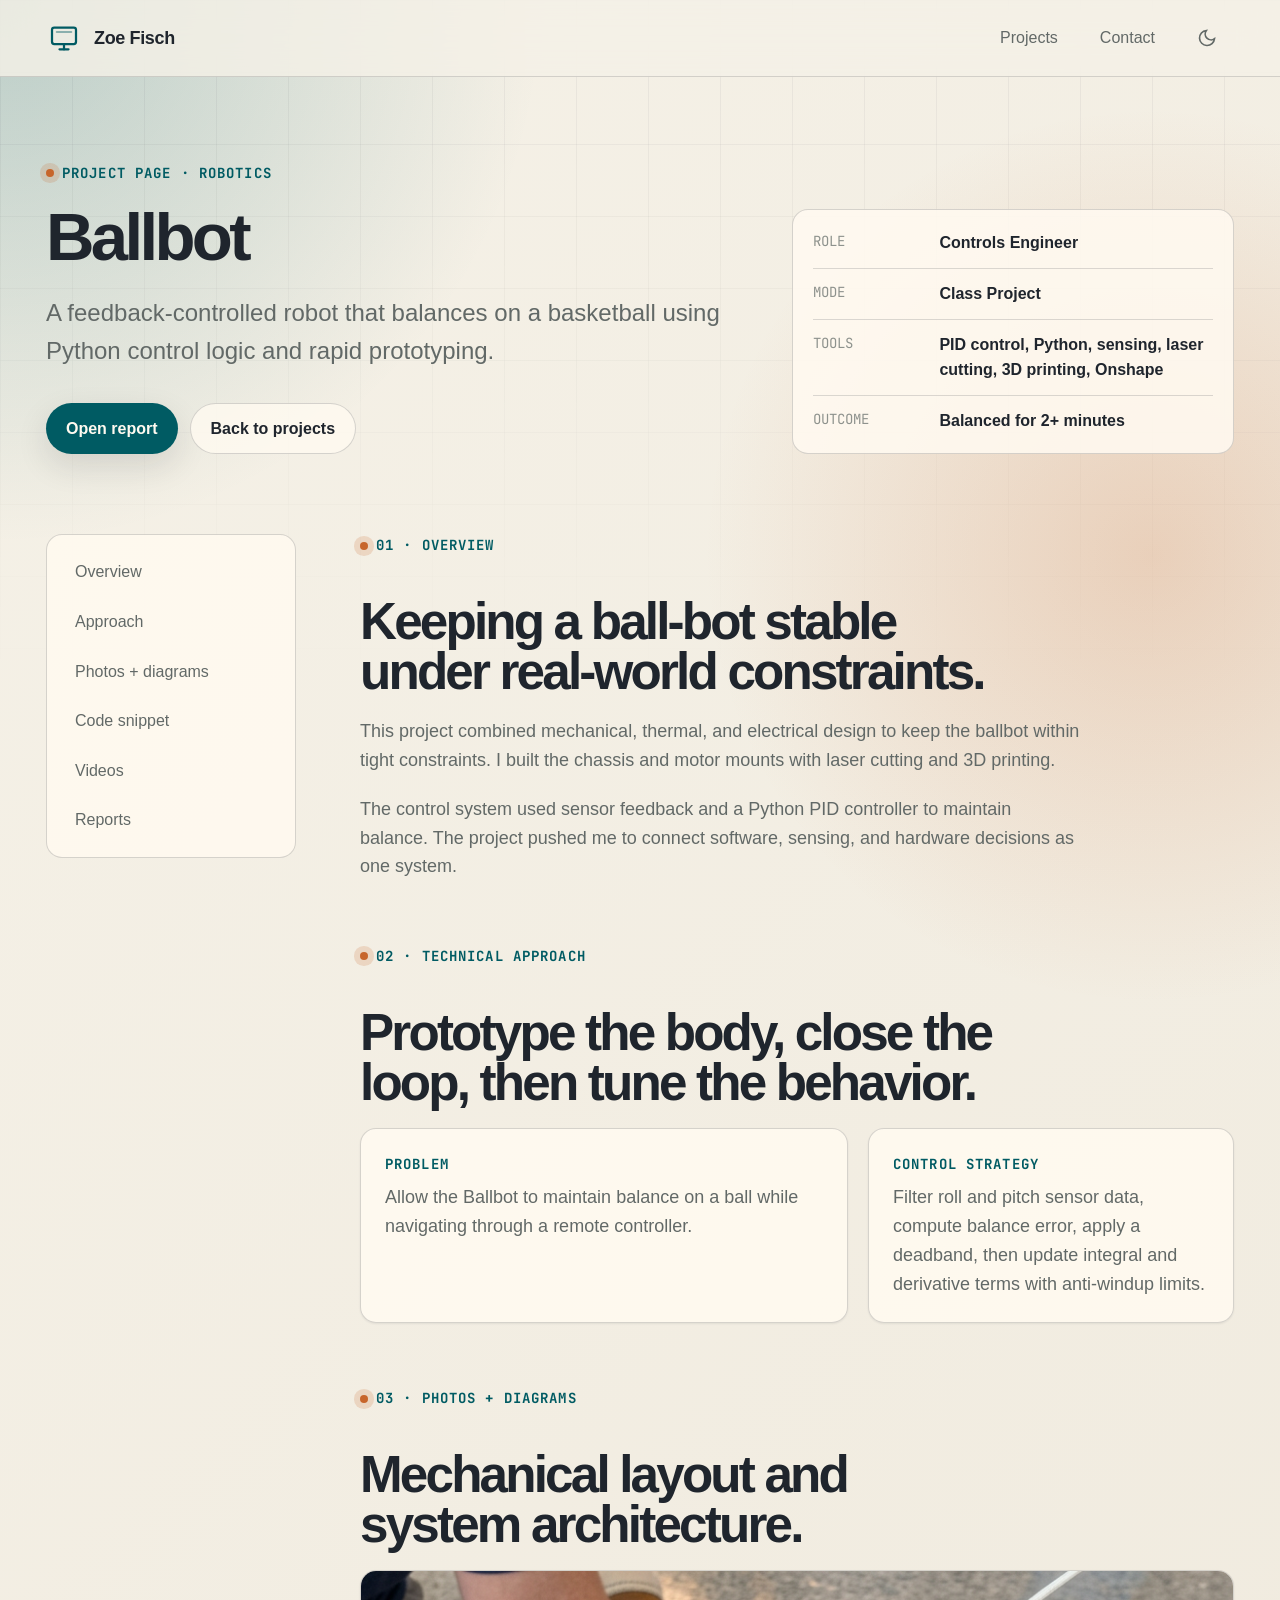
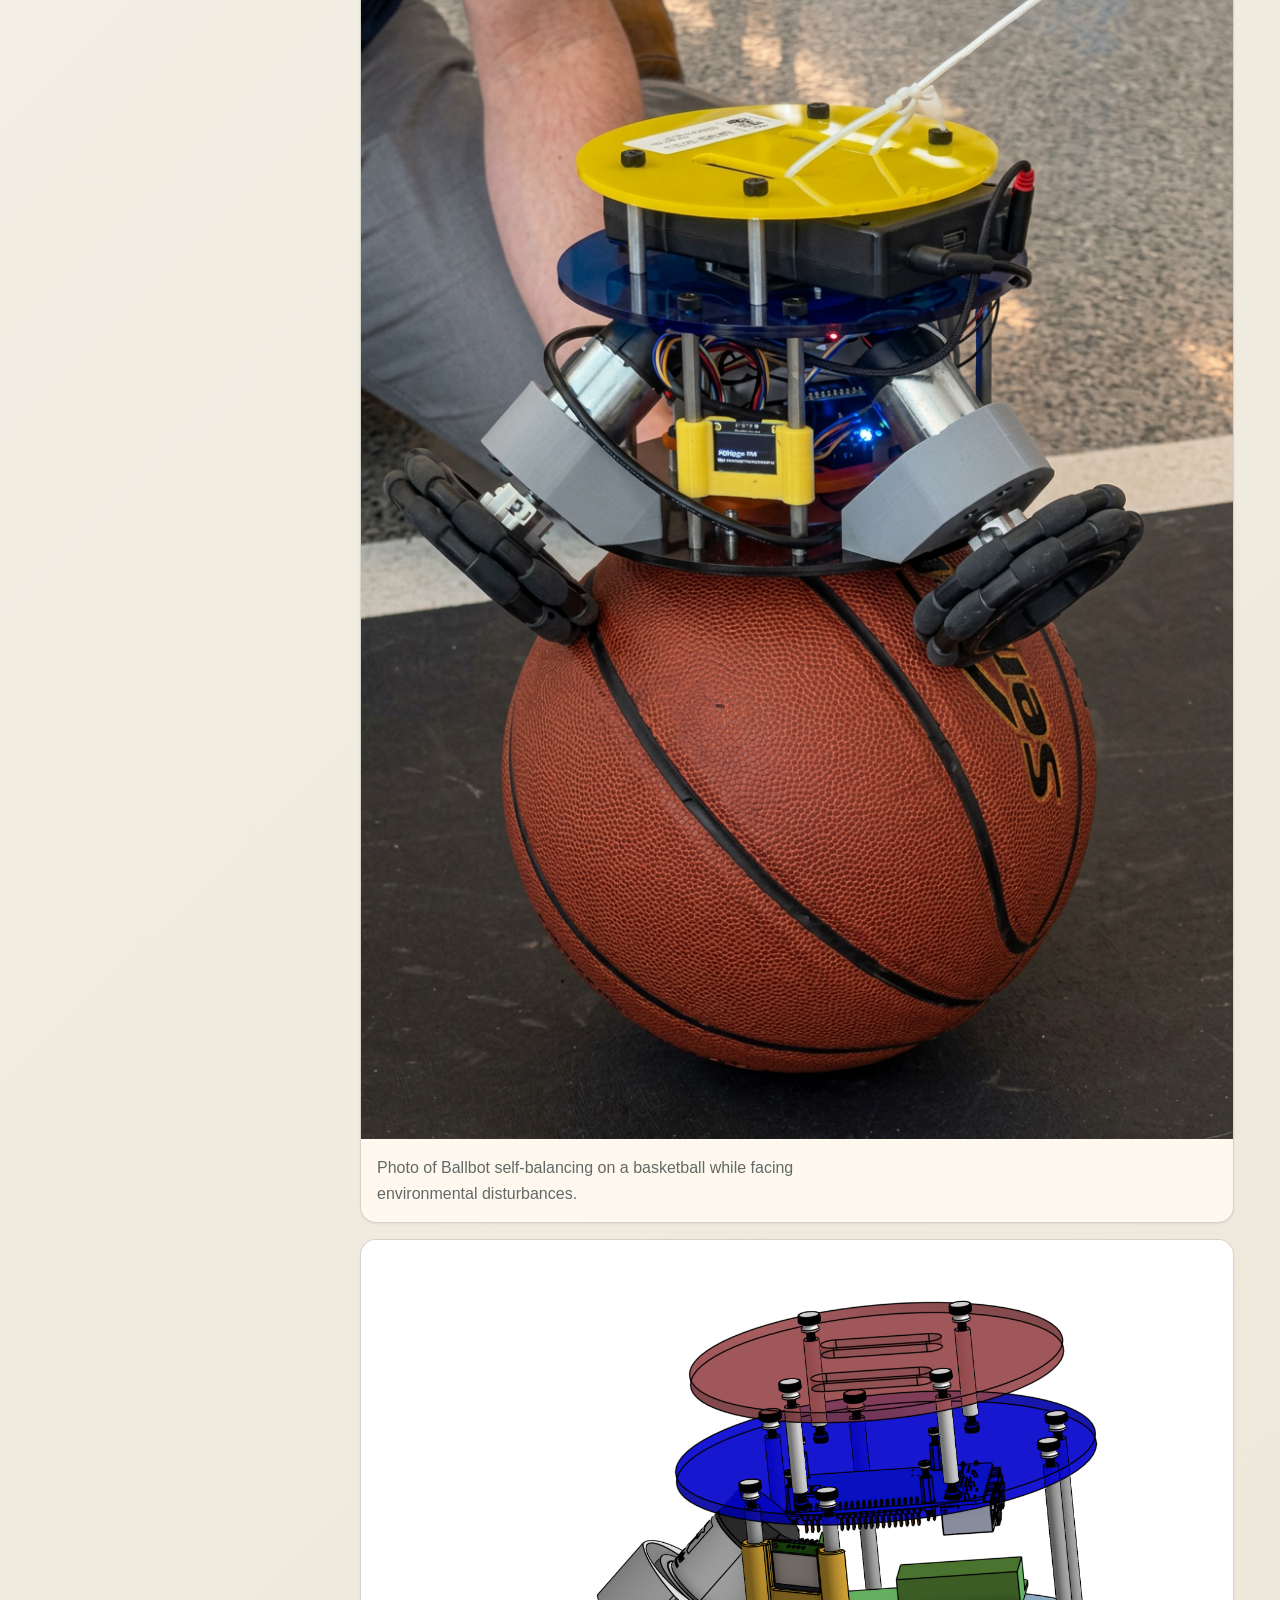
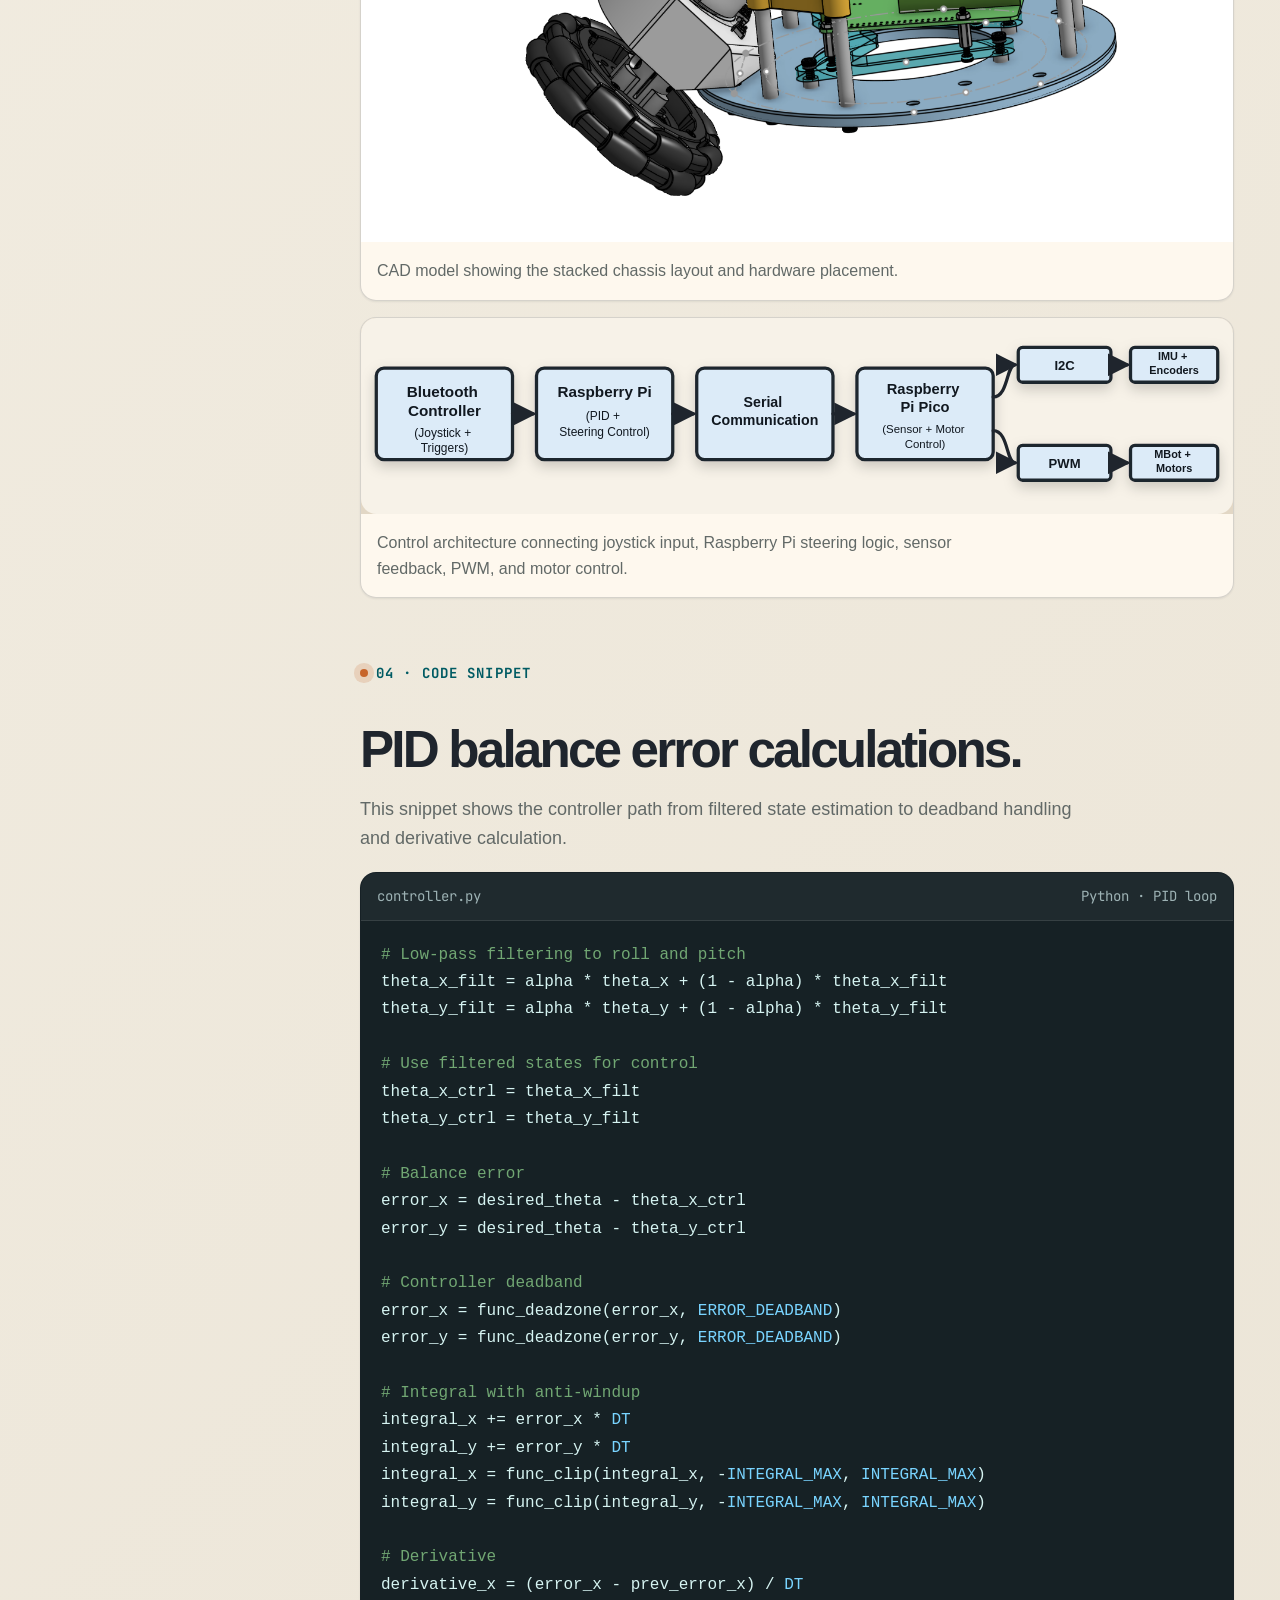
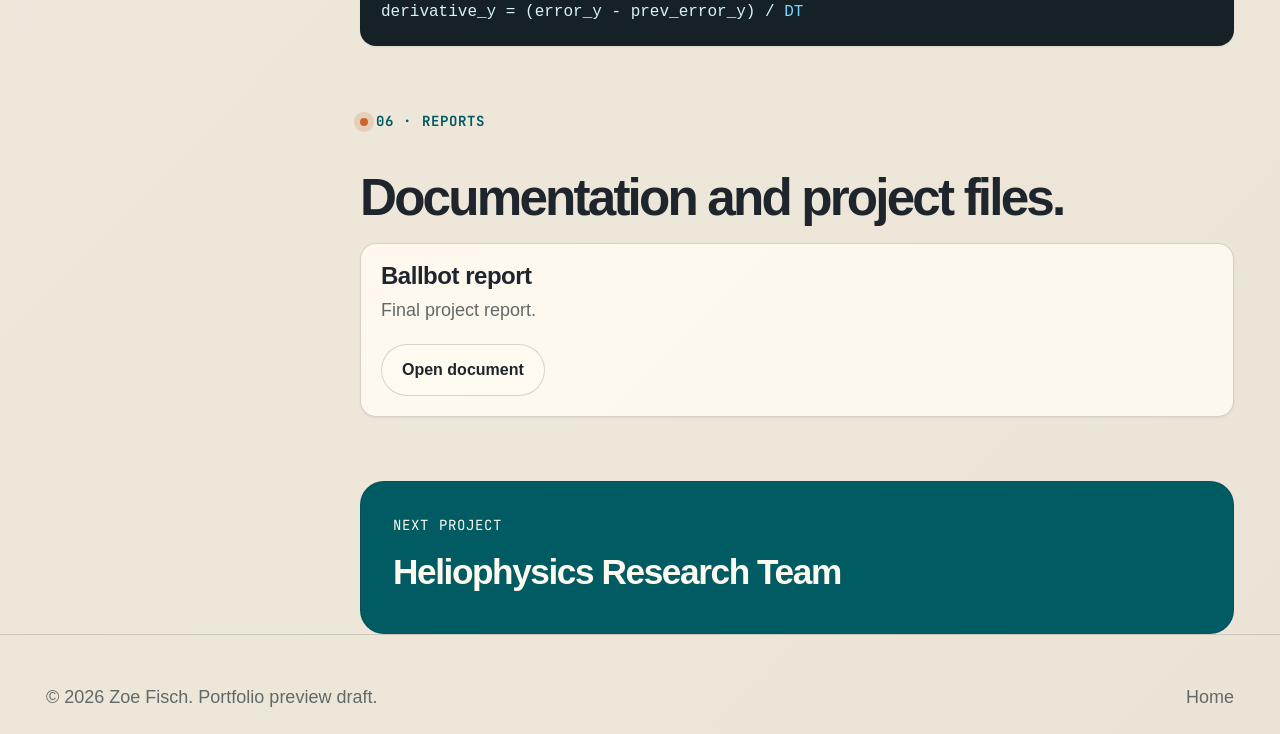
==== commit 9ba4e530: "fixed photos" ====
--- a/projects/ballbot.html
+++ b/projects/ballbot.html
@@ -46,8 +46,7 @@
           <span class="eyebrow">Project page · Robotics</span>
           <h1>Ballbot</h1>
           <p>
-            A feedback-controlled robot that balances on a basketball using sensor feedback, Python control logic,
-            rapid prototyping, and a multidisciplinary chassis design.
+            A feedback-controlled robot that balances on a basketball using Python control logic and rapid prototyping.
           </p>
           <div class="button-row">
             <a
@@ -83,14 +82,12 @@
             <span class="eyebrow">01 · Overview</span>
             <h2>Keeping a ball-bot stable under real-world constraints.</h2>
             <p>
-              This project required mechanical, thermal, and electrical modeling to keep the ball-bot within given
-              constraints. I used rapid prototyping techniques, including CO2 laser cutting and 3D printing, to create
-              the chassis and motor mounts.
+              This project combined mechanical, thermal, and electrical design to keep the ballbot within tight
+              constraints. I built the chassis and motor mounts with laser cutting and 3D printing.
             </p>
             <p>
-              The control system used real-time feedback and a Python PID controller to keep the robot balanced. The
-              multidisciplinary nature of the project expanded my systems thinking and pushed me to connect software,
-              sensing, and hardware decisions.
+              The control system used sensor feedback and a Python PID controller to maintain balance. The project
+              pushed me to connect software, sensing, and hardware decisions as one system.
             </p>
           </article>
 
@@ -151,12 +148,6 @@
                 />
                 <figcaption>Control architecture connecting joystick input, Raspberry Pi steering logic, sensor feedback, PWM, and motor control.</figcaption>
               </figure>
-              <div class="video-placeholder">
-                <div>
-                  <span class="play-mark" aria-hidden="true">＋</span>
-                  <p>Placeholder for one additional Ballbot photo or diagram.</p>
-                </div>
-              </div>
             </div>
           </article>
 
@@ -197,32 +188,13 @@
             </div>
           </article>
 
-          <article class="case-section" id="videos">
-            <span class="eyebrow">05 · Videos</span>
-            <h2>Demo video slots are ready.</h2>
-            <div class="video-grid">
-              <div class="video-placeholder">
-                <div>
-                  <span class="play-mark" aria-hidden="true">▶</span>
-                  <p>Upload or link a balancing demo video here.</p>
-                </div>
-              </div>
-              <div class="video-placeholder">
-                <div>
-                  <span class="play-mark" aria-hidden="true">▶</span>
-                  <p>Upload or link a controls/tuning walkthrough here.</p>
-                </div>
-              </div>
-            </div>
-          </article>
-
           <article class="case-section" id="reports">
             <span class="eyebrow">06 · Reports</span>
             <h2>Documentation and project files.</h2>
             <div class="report-grid">
               <div class="report-card">
                 <h3>Ballbot report</h3>
-                <p>Google Doc report link from the project planning file.</p>
+                <p>Final project report.</p>
                 <a
                   class="button button-secondary"
                   href="https://docs.google.com/document/d/1qgX4NlNa8jGUAAXRf7Jbf3NqZIeP_G6Xsi2c7W8MoPc/edit?usp=sharing"
